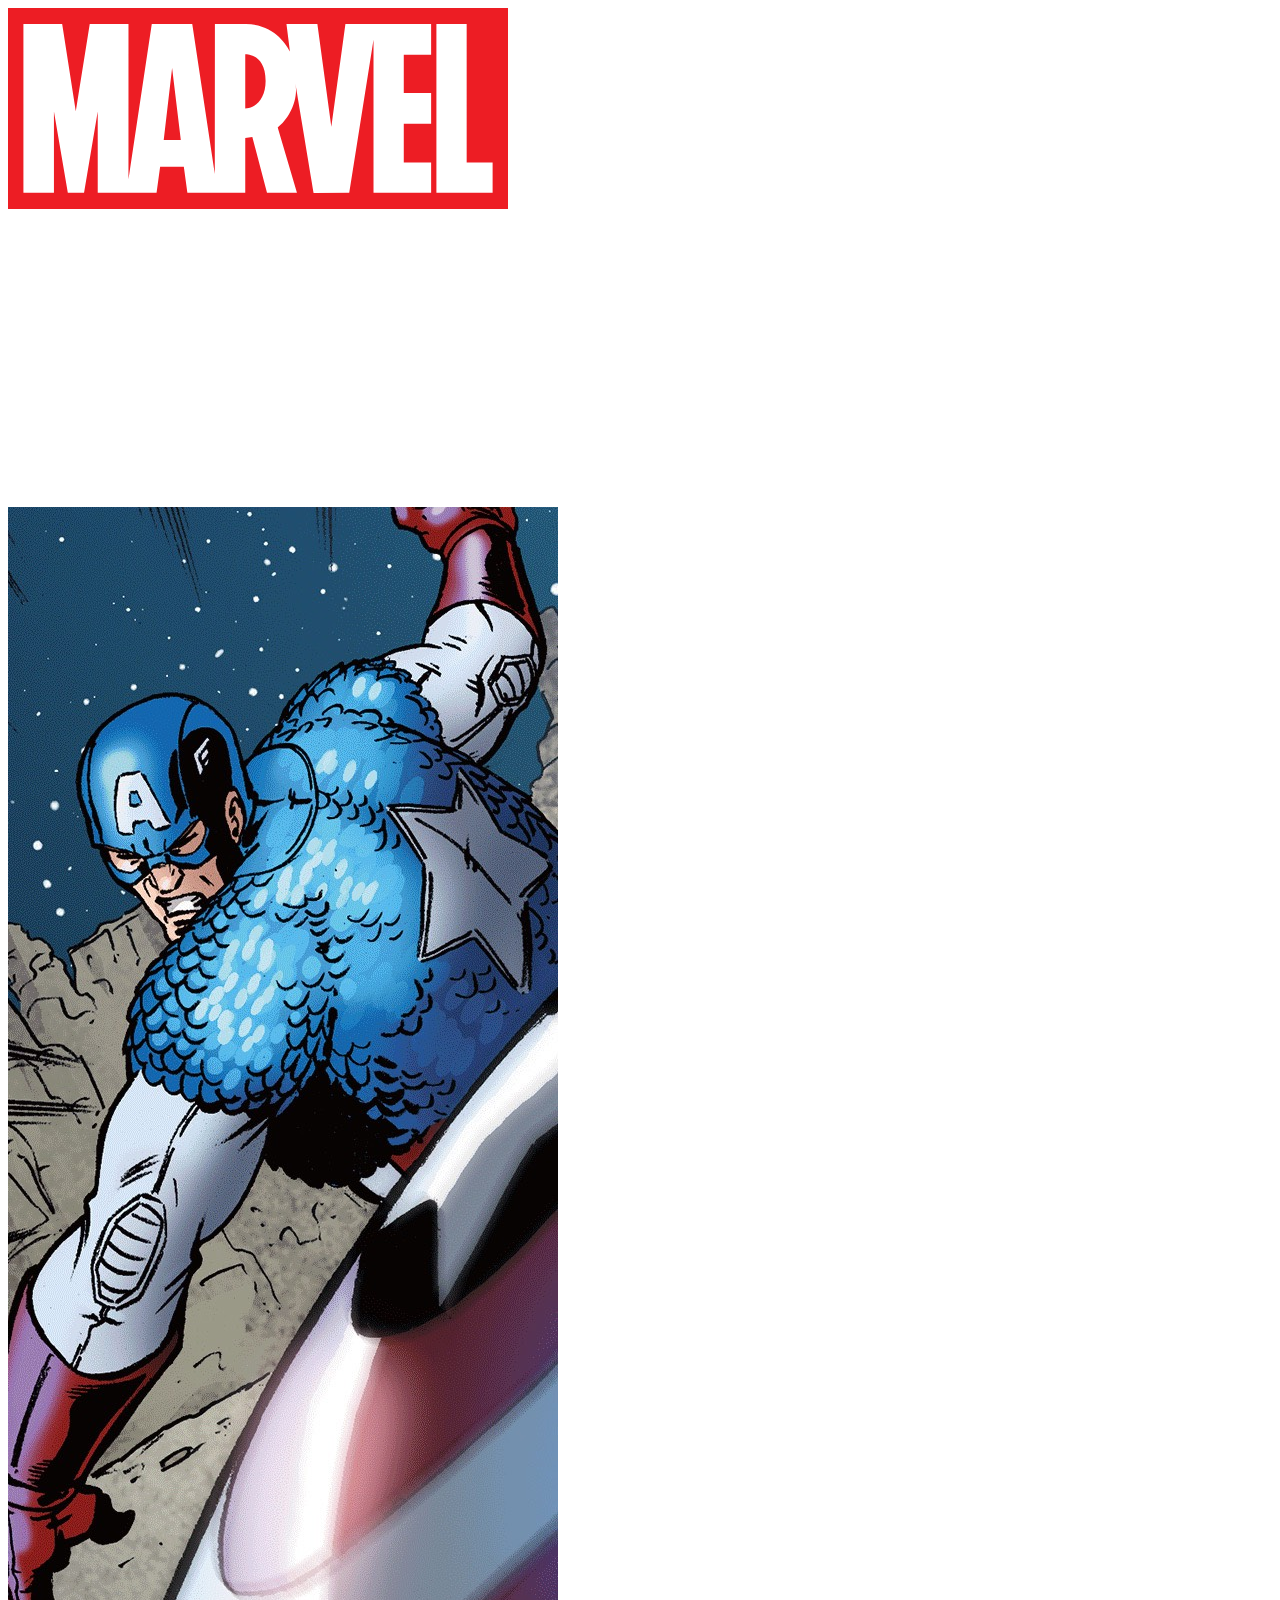
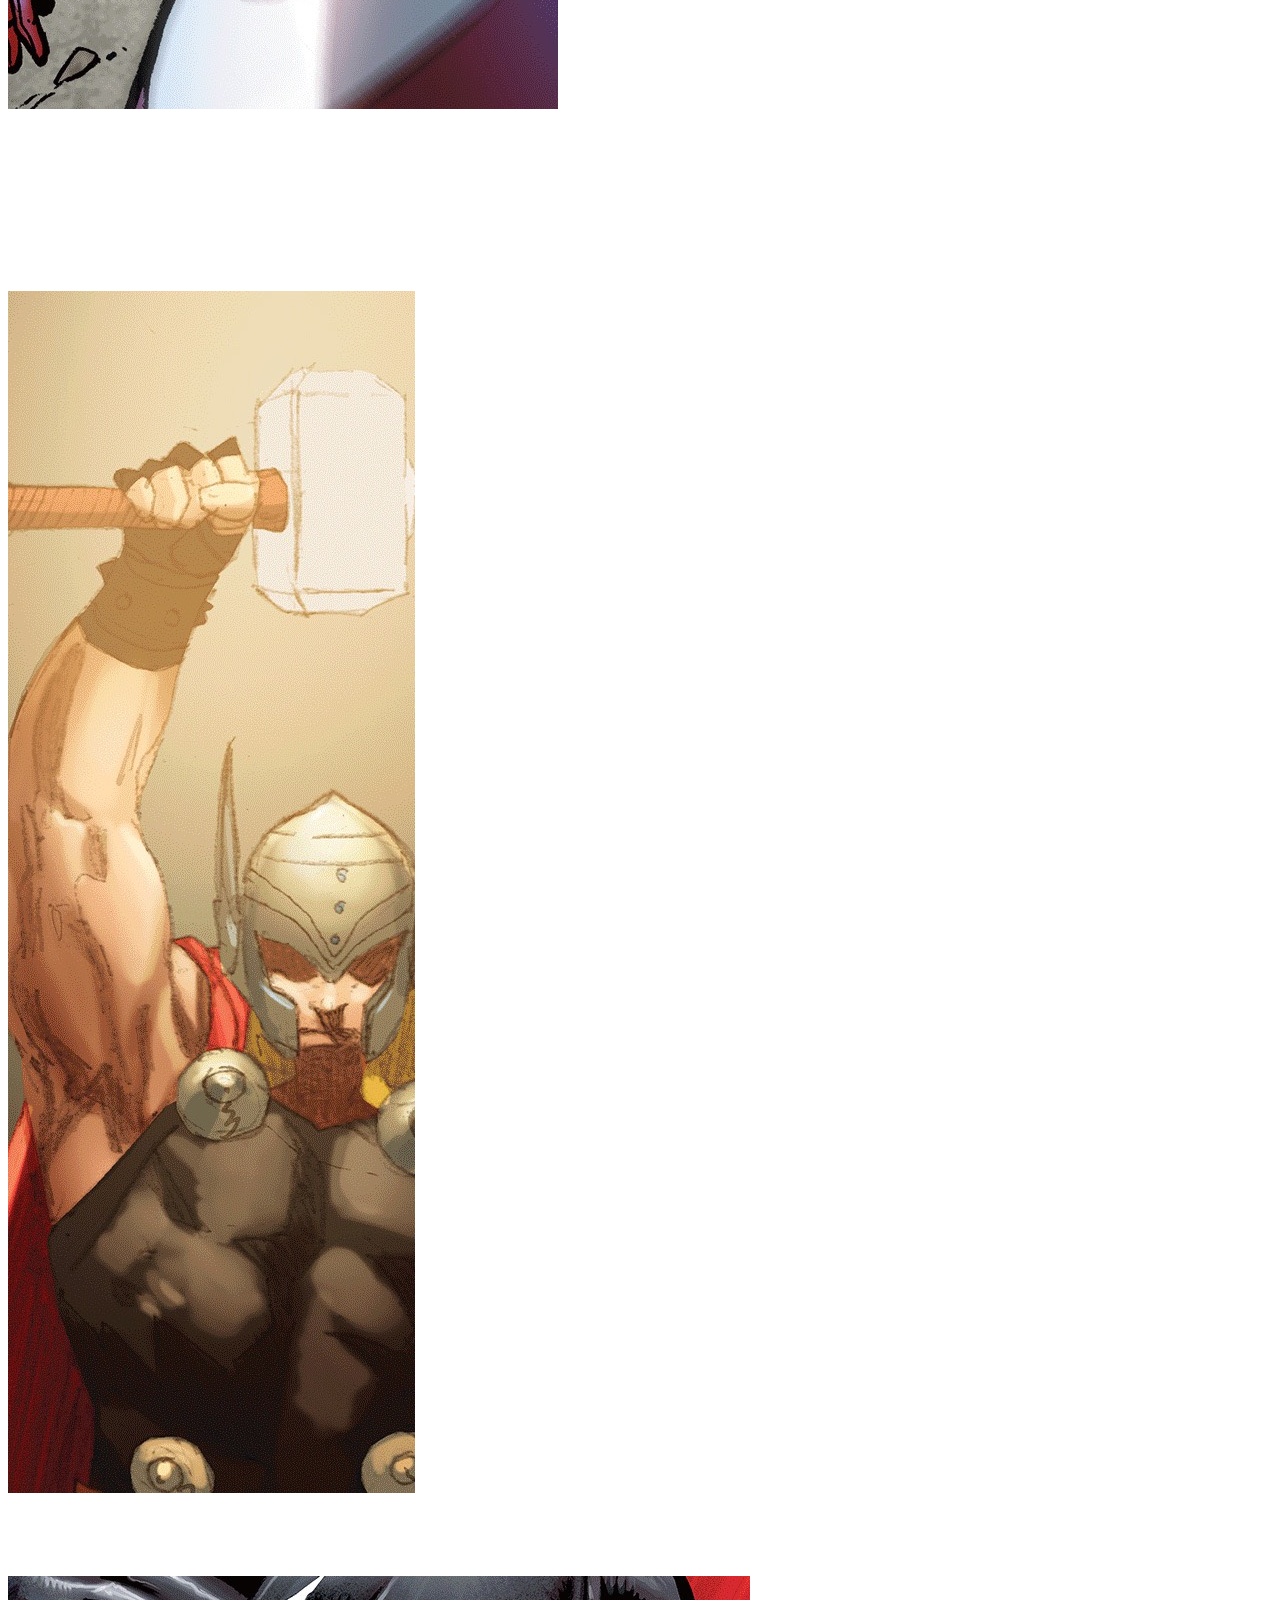
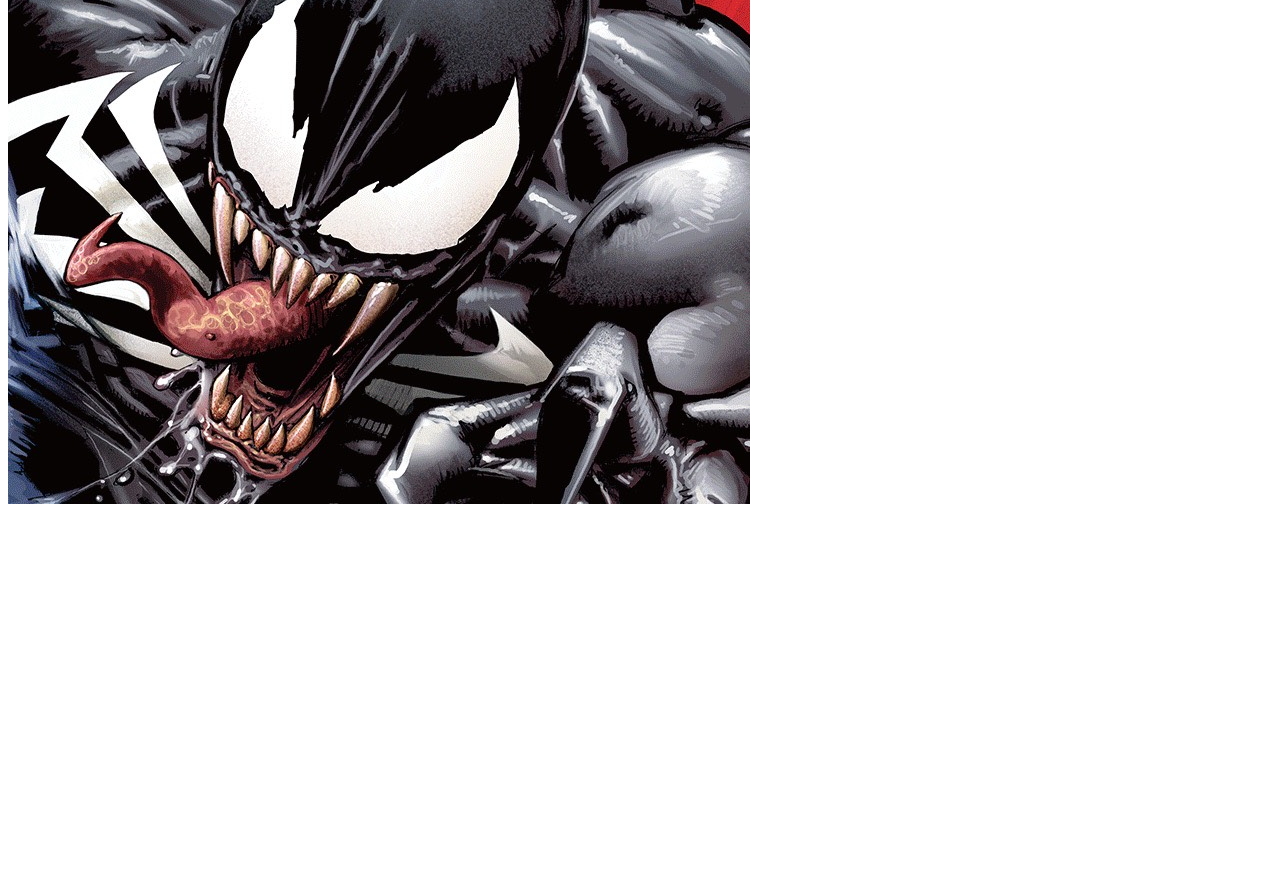
==== index.html @ 8faf3b8d "estructura del poster" ====
<!DOCTYPE html>
<html lang="en">

<head>
    <meta charset="UTF-8">
    <meta name="viewport" content="width=device-width, initial-scale=1.0">
    <meta http-equiv="X-UA-Compatible" content="ie=edge">
    <title>Poster Marvel comics</title>
</head>

<body>
    <div class="div-block"><img src="img/logoMarvel.svg" width="500" alt="" /></div>
    <div class="w-layout-grid grid-2">
        <div id="w-node-c6179daeb4fc-bd2ecec5" class="figure"><img src="img/ironMan.jpg" srcset="1153w" sizes="97vw"
                alt="" class="hero-img" />
            <div data-w-id="2ebd04ca-725d-4e77-d51e-b29b0d8245ee" style="opacity:0" class="name-overlay">
                <div class="hero-name">
                    <h1>Iron Man</h1>
                </div>
            </div>
        </div>
        <div id="w-node-8d006648ba95-bd2ecec5" class="figure clip-2"><img src="img/blackPanther.jpg" srcset="1149w"
                sizes="97vw" alt="" class="hero-img clip-2-img" />
            <div data-w-id="819a9b68-76be-e807-e0b2-e7eaf11db08e" style="opacity:0" class="name-overlay">
                <div class="hero-name">
                    <h1>Black Panther</h1>
                </div>
            </div>
        </div>
        <div id="w-node-800ca3d8d9ef-bd2ecec5" class="figure clip-1"><img src="img/msMarvel.jpg" srcset="1152w"
                sizes="97vw" alt="" class="hero-img clip-1-img" />
            <div data-w-id="ea96f81a-a3c5-4935-a5f8-879141f4250e" style="opacity:0" class="name-overlay">
                <div class="hero-name miss">
                    <h1>Ms. Marvel</h1>
                </div>
            </div>
        </div>
        <div id="w-node-5c3dc7b28cf3-bd2ecec5" class="figure clip-4"><img src="img/capAmerica.jpg" alt=""
                class="hero-img clip-4-img" />
            <div data-w-id="3e50736a-2f19-45e3-d918-3e219aa1aaf9" style="opacity:0" class="name-overlay">
                <div class="hero-name">
                    <h1>Cpt. America</h1>
                </div>
            </div>
        </div>
        <div id="w-node-67c0d694b3c3-bd2ecec5" class="figure"><img src="img/blackWidow.jpg" srcset="744w" sizes="97vw"
                alt="" class="hero-img" />
            <div data-w-id="d2a276d4-150a-ae85-cf08-28cbf3bc5fdb" style="opacity:0" class="name-overlay">
                <div class="hero-name">
                    <h1>Black Widow</h1>
                </div>
            </div>
        </div>
        <div id="w-node-ab16cd06e6ed-bd2ecec5" class="figure clip-3"><img src="img/thor.jpg" alt=""
                class="hero-img clip-3-img" />
            <div data-w-id="a11afd23-de0b-803d-e1af-262b376ebdde" style="opacity:0" class="name-overlay">
                <div class="hero-name">
                    <h1>Thor</h1>
                </div>
            </div>
        </div>
        <div id="w-node-7ed09eb10965-bd2ecec5" class="figure"><img src="img/venom.jpg" alt="" class="hero-img" />
            <div data-w-id="7edde049-d235-83bc-481f-56abeec27716" style="opacity:0" class="name-overlay">
                <div class="hero-name">
                    <h1>Venom</h1>
                </div>
            </div>
        </div>
        <div id="w-node-09c1e7c2eee5-bd2ecec5" class="figure"><img src="img/starLord.jpg"
                srcset="https://uploads-ssl.webflow.com/5bc34de6898dce0baebd99bc/5bc39433898dce8e19bdcc57_2-p-500.jpeg 500w, https://uploads-ssl.webflow.com/5bc34de6898dce0baebd99bc/5bc39433898dce8e19bdcc57_2.jpg 742w"
                sizes="97vw" alt="" class="hero-img" />
            <div data-w-id="dc8c41a4-ef4e-7ff0-0244-ac558c9f5a35" style="opacity:0" class="name-overlay">
                <div class="hero-name">
                    <h1>Starlord</h1>
                </div>
            </div>
        </div>
        <div id="w-node-6fc43df68bca-bd2ecec5" class="figure"><img src="img/spiderMan.jpg" srcset="500w,  800w, 1154w"
                sizes="97vw" alt="" class="hero-img" />
            <div data-w-id="f5c73736-01c0-0022-4e1d-01da83a95726" style="opacity:0" class="name-overlay">
                <div class="hero-name">
                    <h1>Spider-Man</h1>
                </div>
            </div>
        </div>
        <div id="w-node-6455ef2cc177-bd2ecec5" class="figure"><img src="img/thanos.jpg"
                srcset="500w, 800w, 1080w,  1154w" sizes="97vw" alt="" class="hero-img" />
            <div data-w-id="9753e1d3-2cba-981b-8e74-e6b3121c0279" style="opacity:0" class="name-overlay">
                <div class="hero-name">
                    <h1>Thanos</h1>
                </div>
            </div>
        </div>
    </div>
</body>
</html>
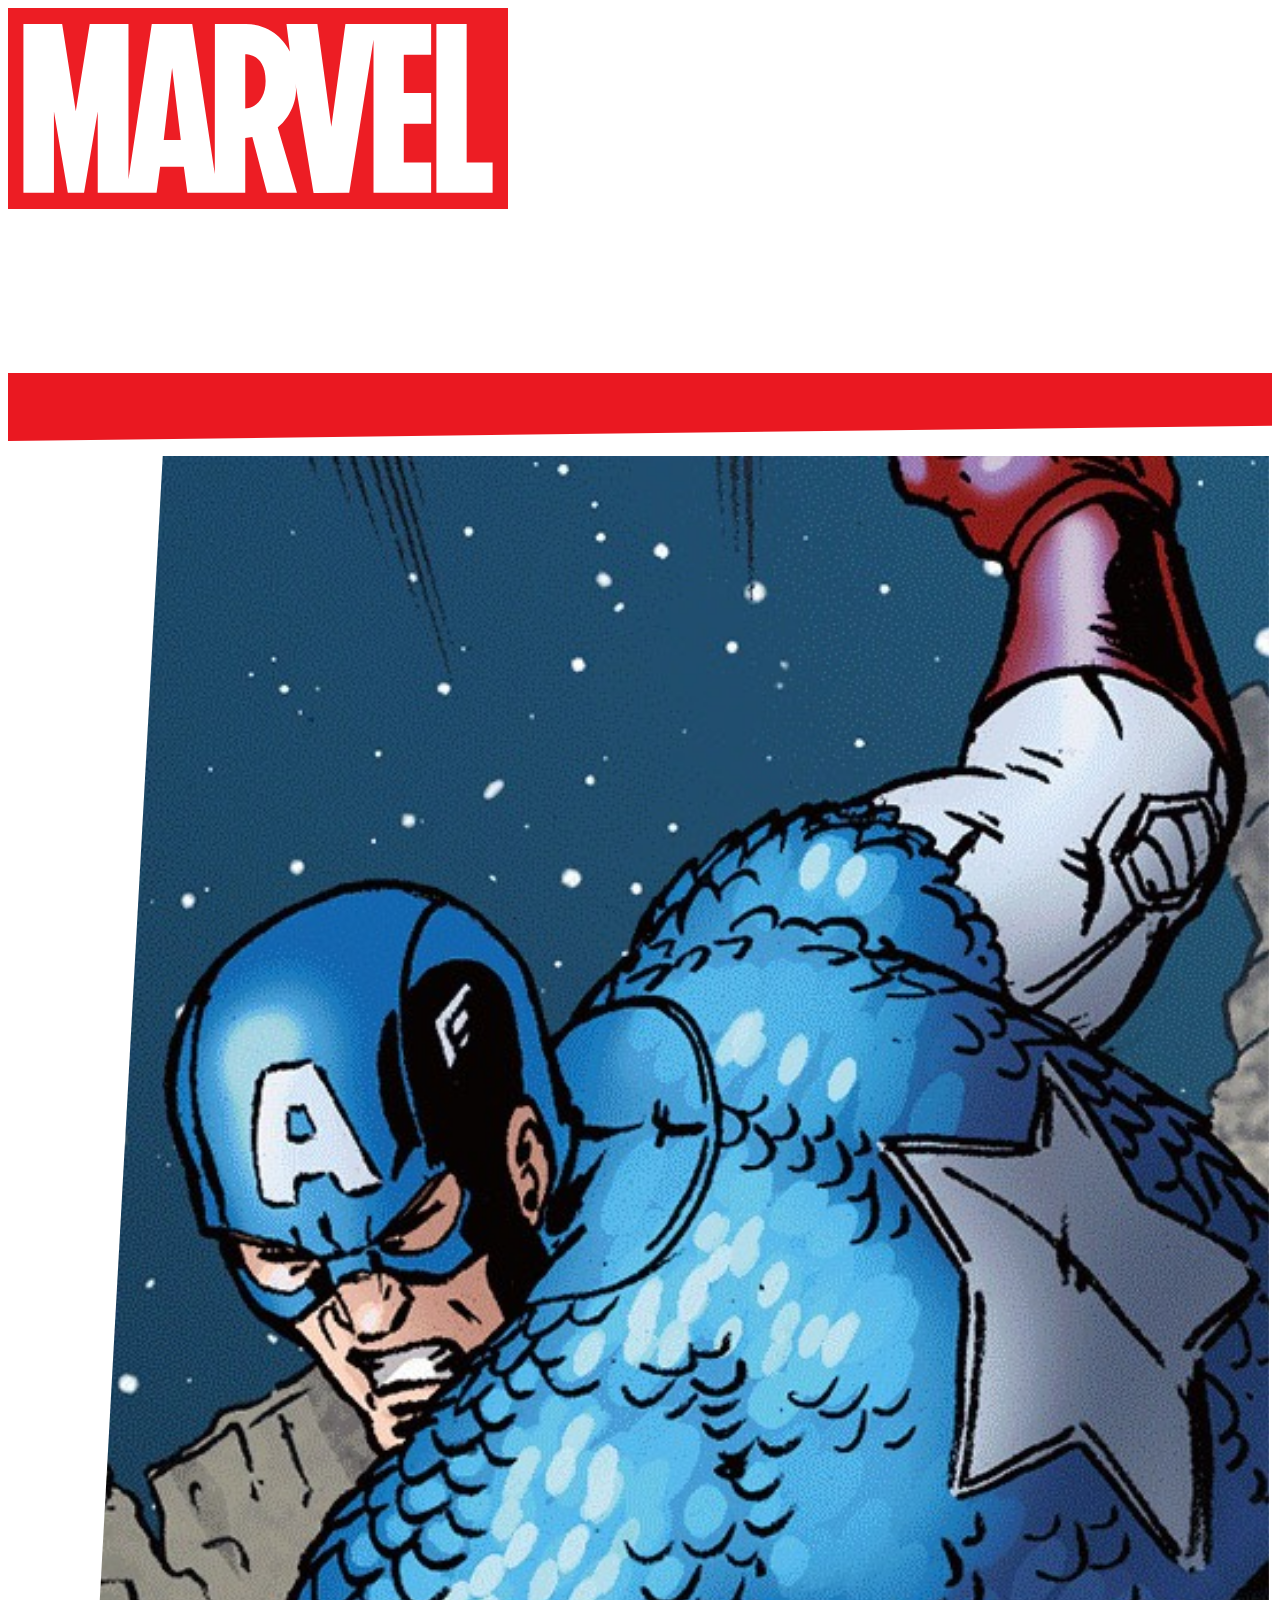
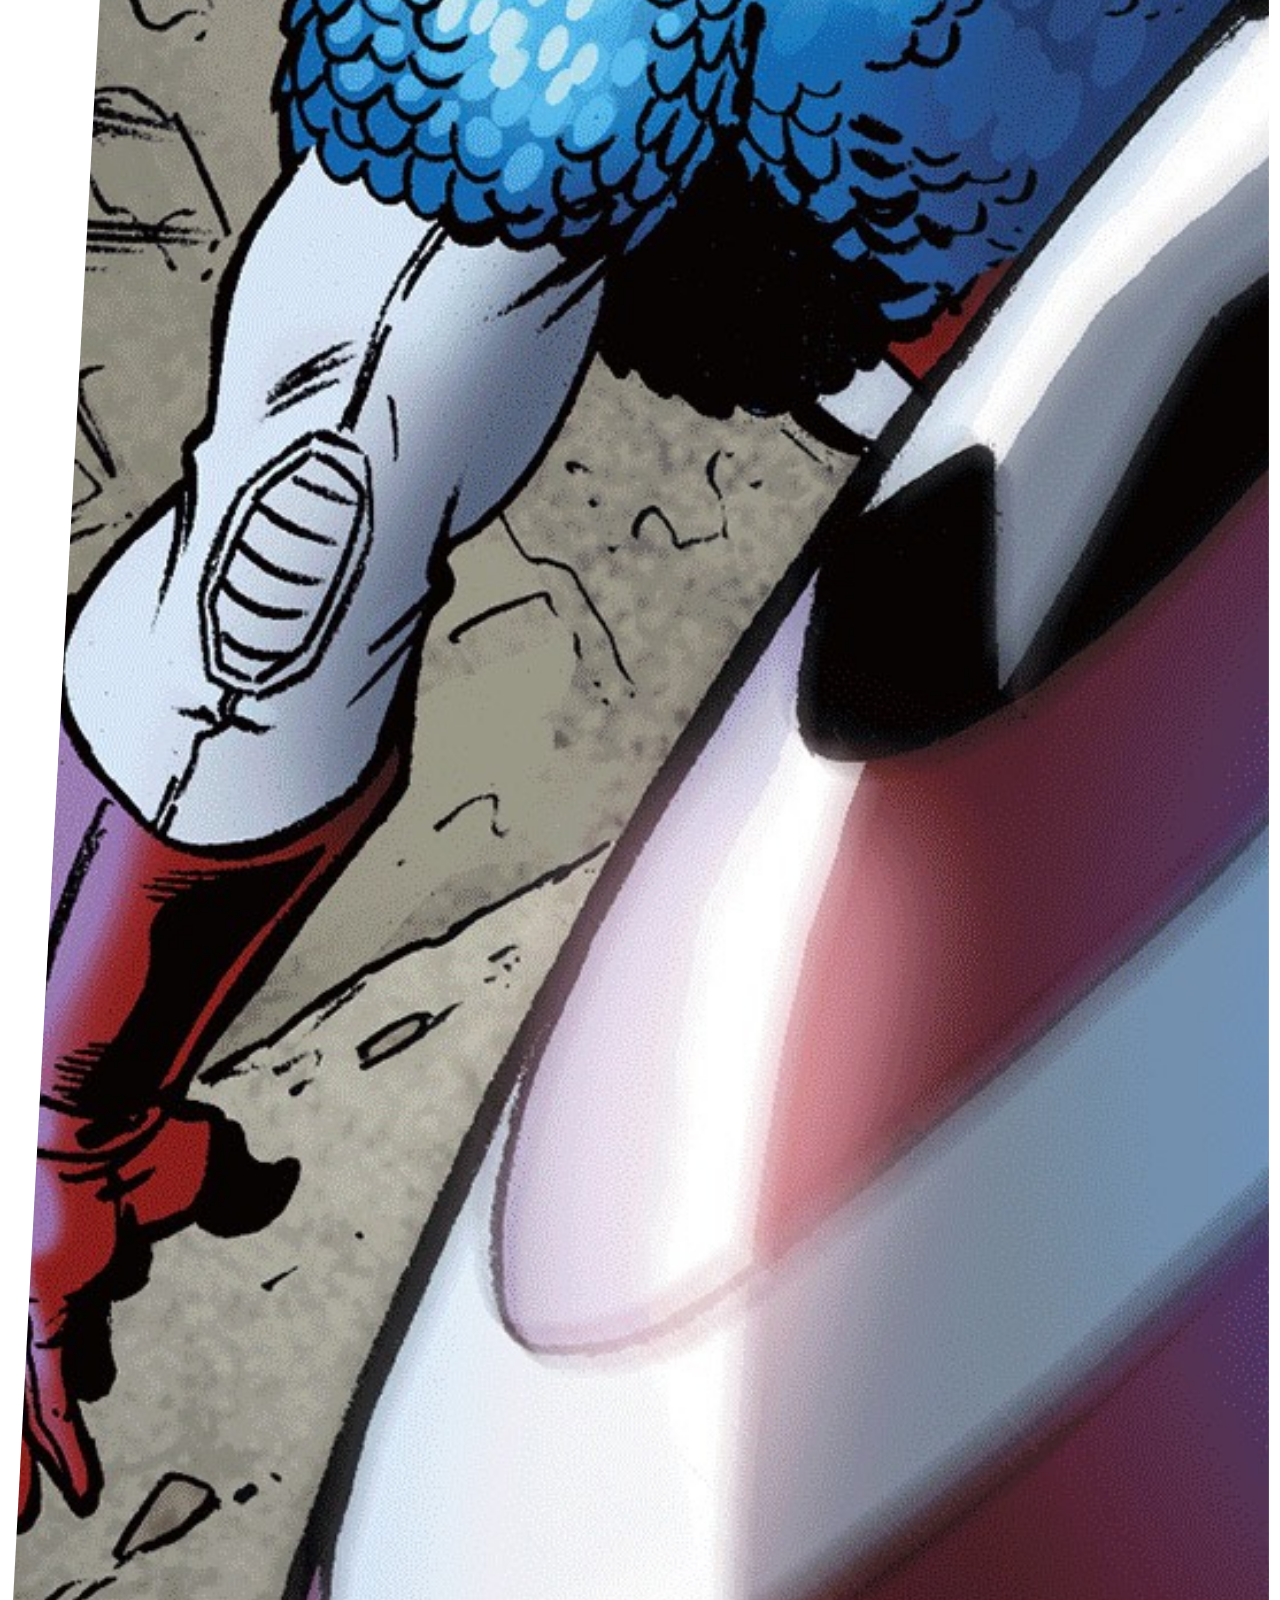
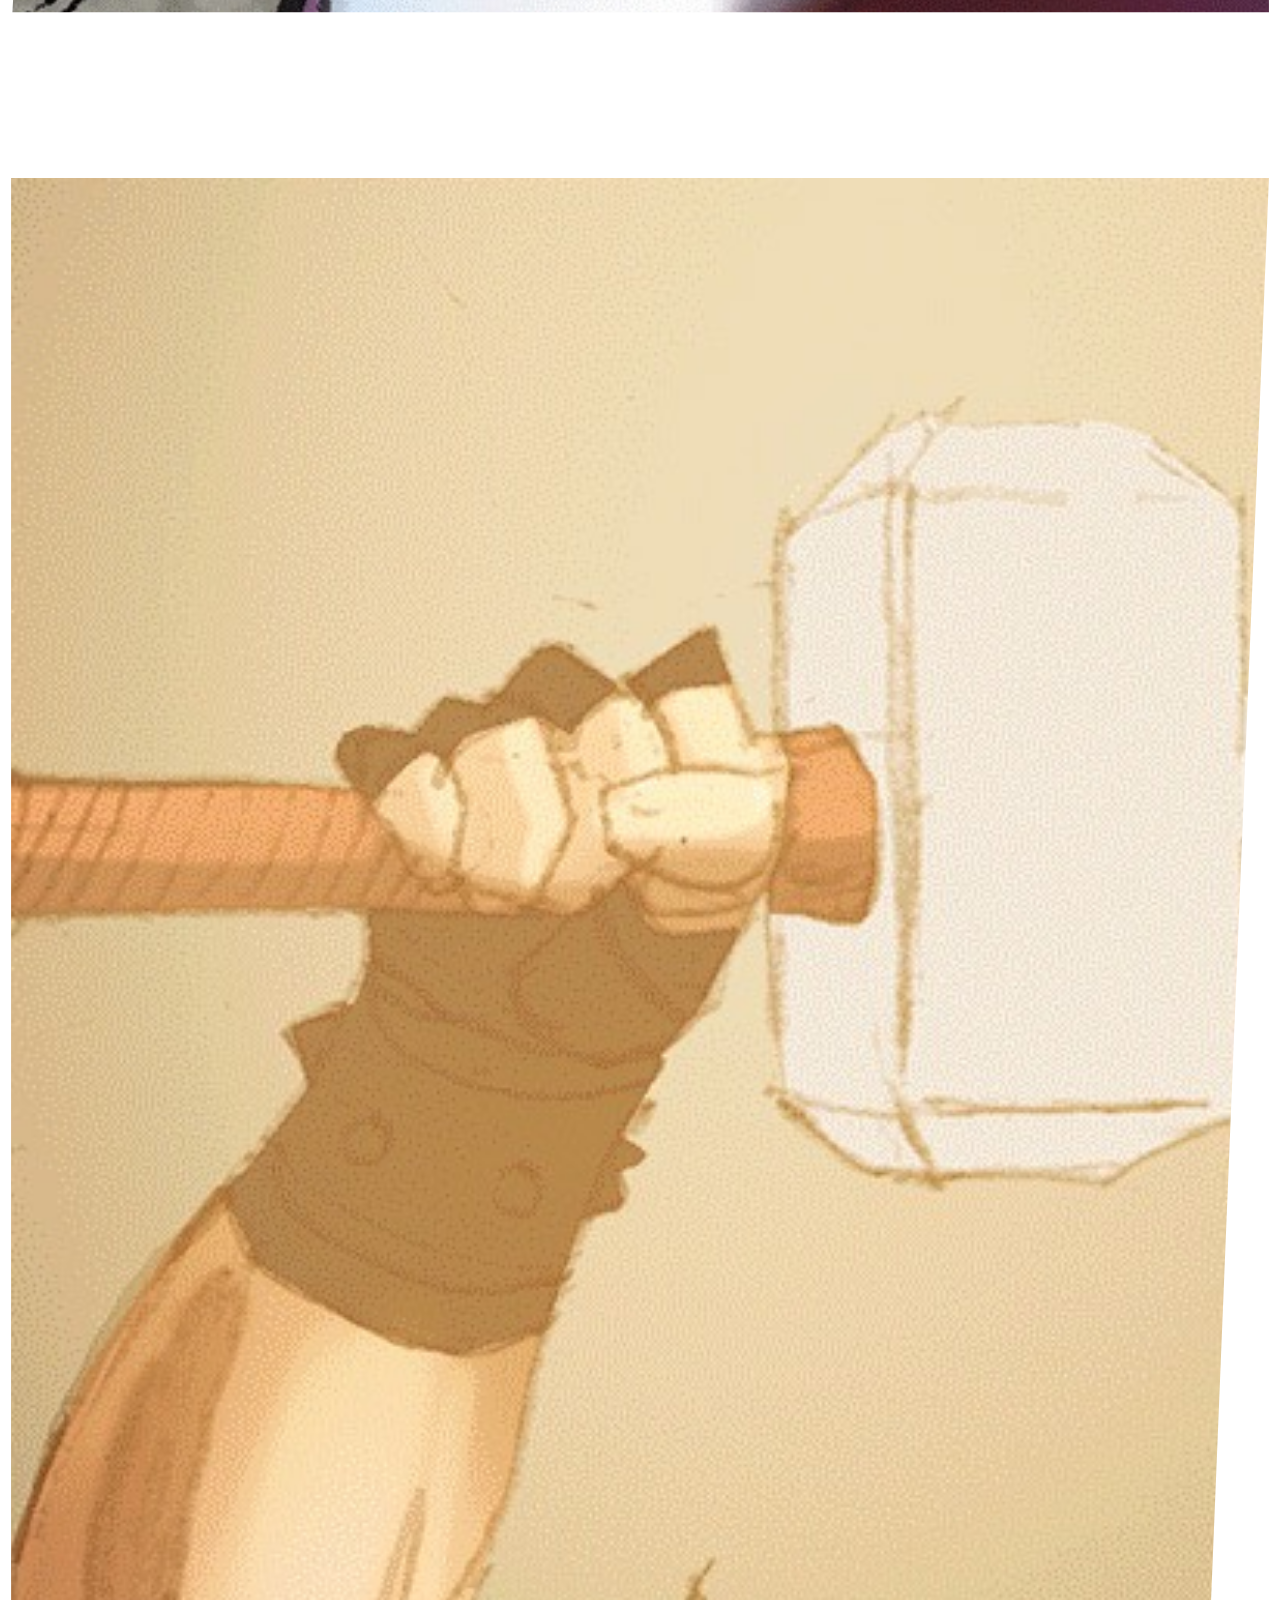
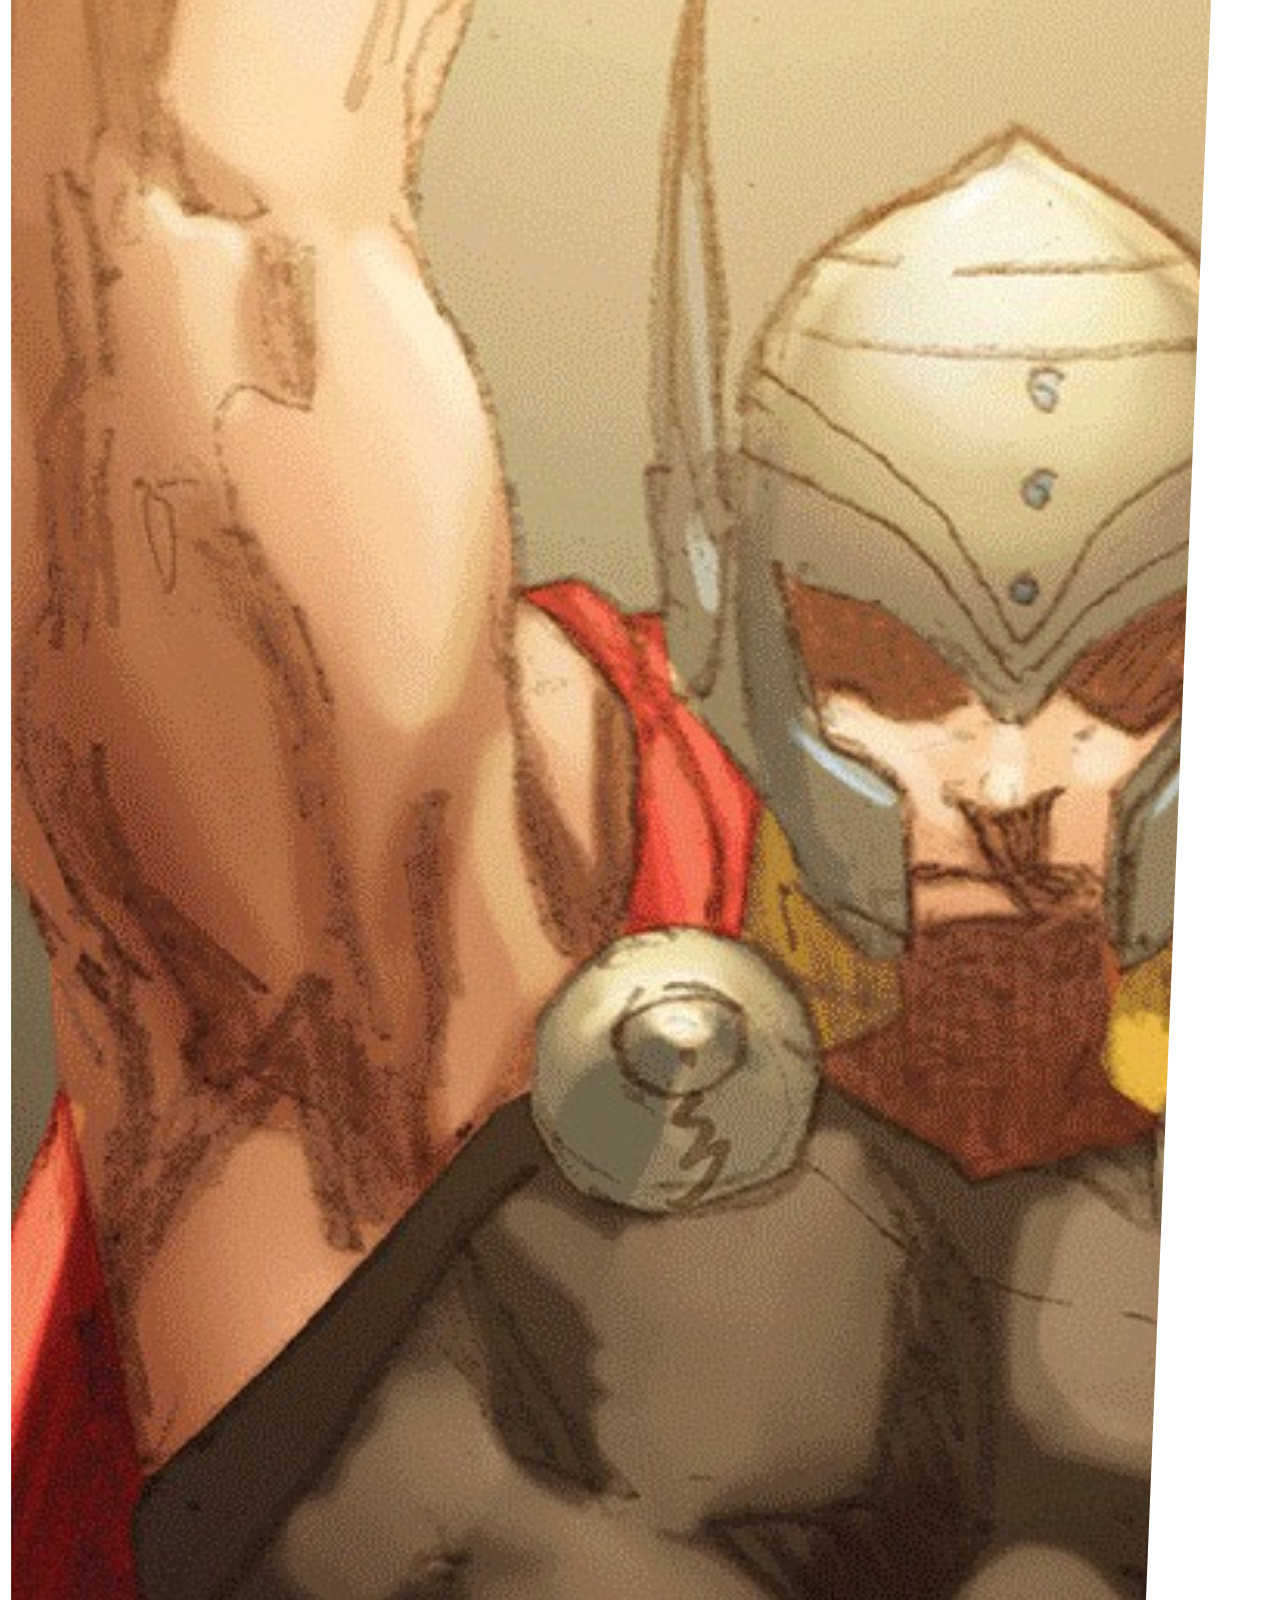
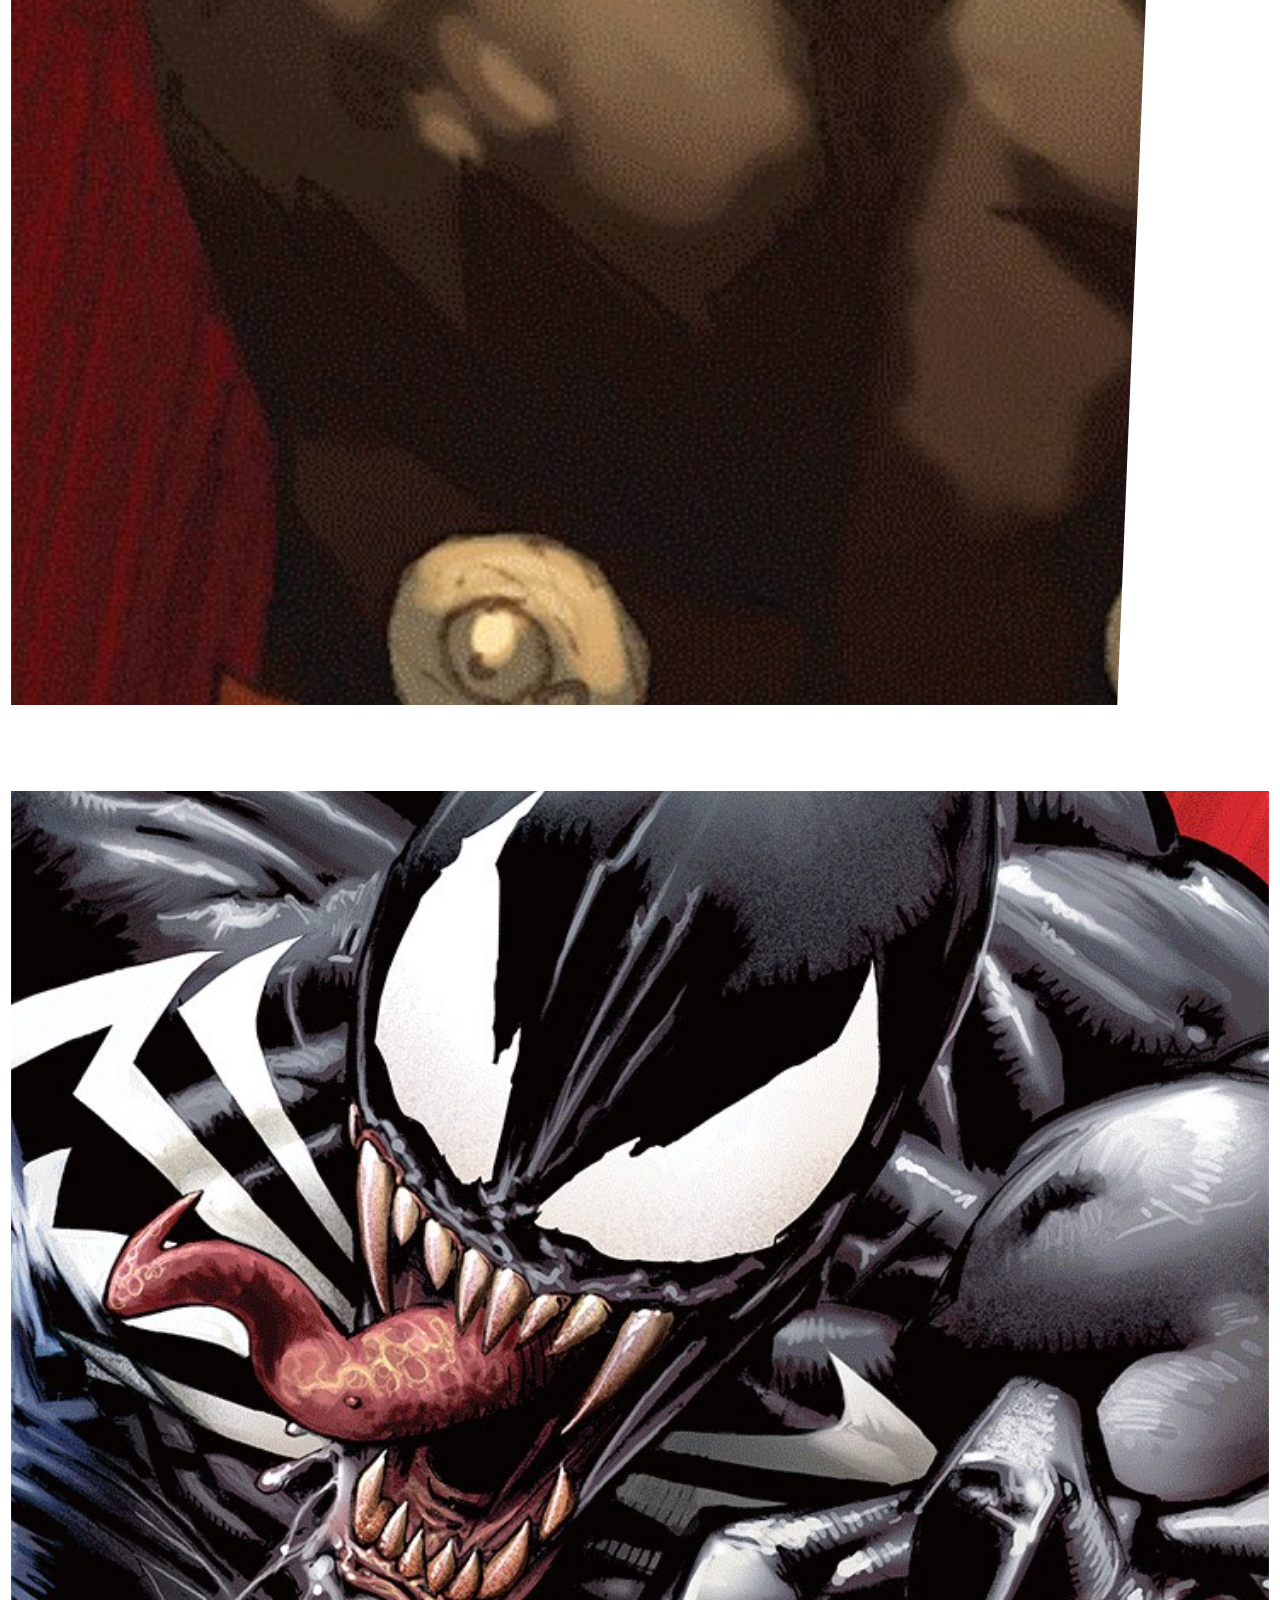
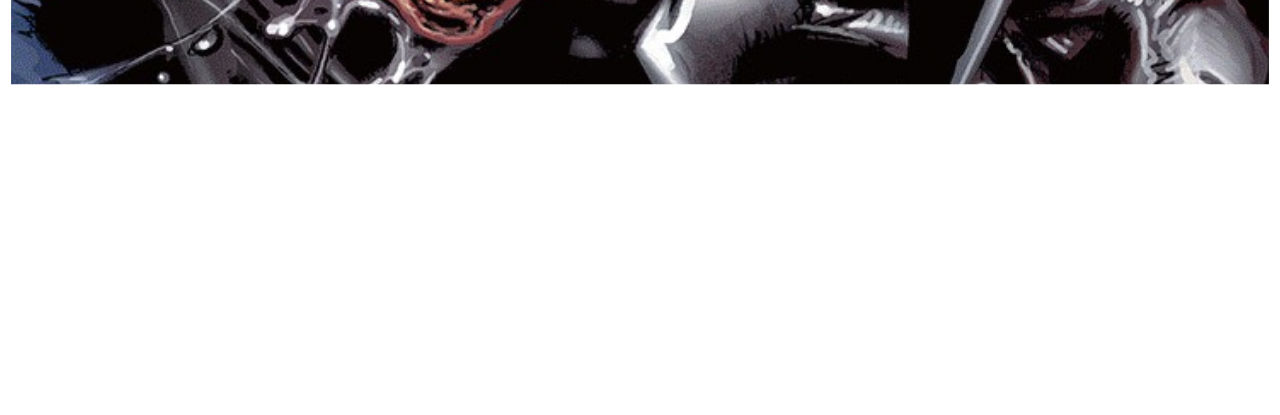
==== commit 56aabec3: "agregando estilos al poster" ====
--- a/index.html
+++ b/index.html
@@ -5,6 +5,7 @@
     <meta charset="UTF-8">
     <meta name="viewport" content="width=device-width, initial-scale=1.0">
     <meta http-equiv="X-UA-Compatible" content="ie=edge">
+    <link rel="stylesheet" href="css/style.css">
     <title>Poster Marvel comics</title>
 </head>
 
--- a/css/style.css
+++ b/css/style.css
@@ -0,0 +1,152 @@
+/*
+variables generales
+*/
+:root{
+    --main-color: #ED1C24;
+    --border-width: .24vw;
+    --gutter: 2vw;
+}
+.figure{
+    display: flex;
+    flex-direction: column;
+}
+/*
+style for heros
+*/
+.hero-img{
+    object-fit: cover;
+    clip-path: 
+        polygon(
+            var(--border-width) var(--border-width),
+            calc(100% - var(--border-width)) var(--border-width),
+            calc(100% - var(--border-width)) calc(100% - var(--border-width)),
+            var(--border-width) calc(100% - var(--border-width))
+        );
+        clip-path: 
+            polygon(
+                var(--border-width) var(--border-width),
+                calc(100% - var(--border-width)) var(--border-width),
+                calc(100% - var(--border-width)) calc(100% - var(--border-width)),
+                var(--border-width) calc(100% - var(--border-width))
+            );
+        flex-grow: 1;
+}
+/* 
+Ms. Marvel wrap clip 
+*/
+.clip-1 { 
+    -webkit-clip-path: polygon(0 0, 100% 0, 100% 66%, 0% 85%);
+    clip-path: polygon(0 0, 100% 0, 100% 66%, 0% 85%);
+    background:#ea1821;
+}
+/* 
+Ms. Marvel image clip
+*/
+.clip-1-img {
+  -webkit-clip-path:
+    polygon(
+      var(--border-width) var(--border-width),
+      calc(100% - var(--border-width)) var(--border-width),
+      calc(100% - var(--border-width)) calc(66% - var(--border-width)),
+      var(--border-width) calc(85% - var(--border-width))
+    );
+          clip-path:
+    polygon(
+      var(--border-width) var(--border-width),
+      calc(100% - var(--border-width)) var(--border-width),
+      calc(100% - var(--border-width)) calc(66% - var(--border-width)),
+      var(--border-width) calc(85% - var(--border-width))
+    );
+	}
+  /* 
+  Black Panther wrap clip 
+  */
+  .clip-2 { 
+  	-webkit-clip-path: polygon(0 22%, 100% 4px, 100% 100%, 0% 100%);
+          clip-path: polygon(0 22%, 100% 4px, 100% 100%, 0% 100%);
+  }
+  /* 
+  Black Panther image clip 
+  */
+  .clip-2-img { 
+  	  -webkit-clip-path:
+    polygon(
+      var(--border-width) calc(22% + var(--border-width)),
+      calc(100% - var(--border-width)) 7px,
+      calc(100% - var(--border-width)) calc(100% - var(--border-width)),
+      var(--border-width) calc(100% - var(--border-width))
+    );
+          clip-path:
+    polygon(
+      var(--border-width) calc(22% + var(--border-width)),
+      calc(100% - var(--border-width)) 7px,
+      calc(100% - var(--border-width)) calc(100% - var(--border-width)),
+      var(--border-width) calc(100% - var(--border-width))
+    );
+  }
+  /* 
+  Thor wrap clip 
+  */
+  .clip-3 { 
+  -webkit-clip-path: polygon(0 0,100% 0,88% 100%,0% 100%);
+          clip-path: polygon(0 0,100% 0,88% 100%,0% 100%);
+  }
+  /* 
+  Thor image clip 
+  */
+  .clip-3-img { 
+  -webkit-clip-path:
+    polygon(
+      var(--border-width) var(--border-width),
+      calc(100% - var(--border-width)) var(--border-width),
+      calc(88% - var(--border-width)) calc(100% - var(--border-width)),
+      var(--border-width) calc(100% - var(--border-width))
+    );
+          clip-path:
+    polygon(
+      var(--border-width) var(--border-width),
+      calc(100% - var(--border-width)) var(--border-width),
+      calc(88% - var(--border-width)) calc(100% - var(--border-width)),
+      var(--border-width) calc(100% - var(--border-width))
+    );
+  }
+  /* 
+  Cpt. America wrap clip 
+  */
+  .clip-4{
+  	-webkit-clip-path: polygon(12% 0, 100% 0, 100% 100%, 0% 100%);
+          clip-path: polygon(12% 0, 100% 0, 100% 100%, 0% 100%);
+  }
+  /* 
+  Cpt. America image clip 
+  */
+  .clip-4-img{ 
+  	-webkit-clip-path:
+    polygon(
+      calc(12% + var(--border-width)) var(--border-width),
+      calc(100% - var(--border-width)) var(--border-width),
+      calc(100% - var(--border-width)) calc(100% - var(--border-width)),
+      var(--border-width) calc(100% - var(--border-width))
+    );
+          clip-path:
+    polygon(
+      calc(12% + var(--border-width)) var(--border-width),
+      calc(100% - var(--border-width)) var(--border-width),
+      calc(100% - var(--border-width)) calc(100% - var(--border-width)),
+      var(--border-width) calc(100% - var(--border-width))
+    );
+  }
+/* 
+This takes care of proper drawing of borders of clipped images 
+*/
+.img{ 
+  object-fit: cover;
+  transition: .2s;
+  clip-path:
+    polygon(
+      var(--border-width) var(--border-width),
+      calc(100% - var(--border-width)) var(--border-width),
+      calc(100% - var(--border-width)) calc(100% - var(--border-width)),
+      var(--border-width) calc(100% - var(--border-width))
+    );
+}
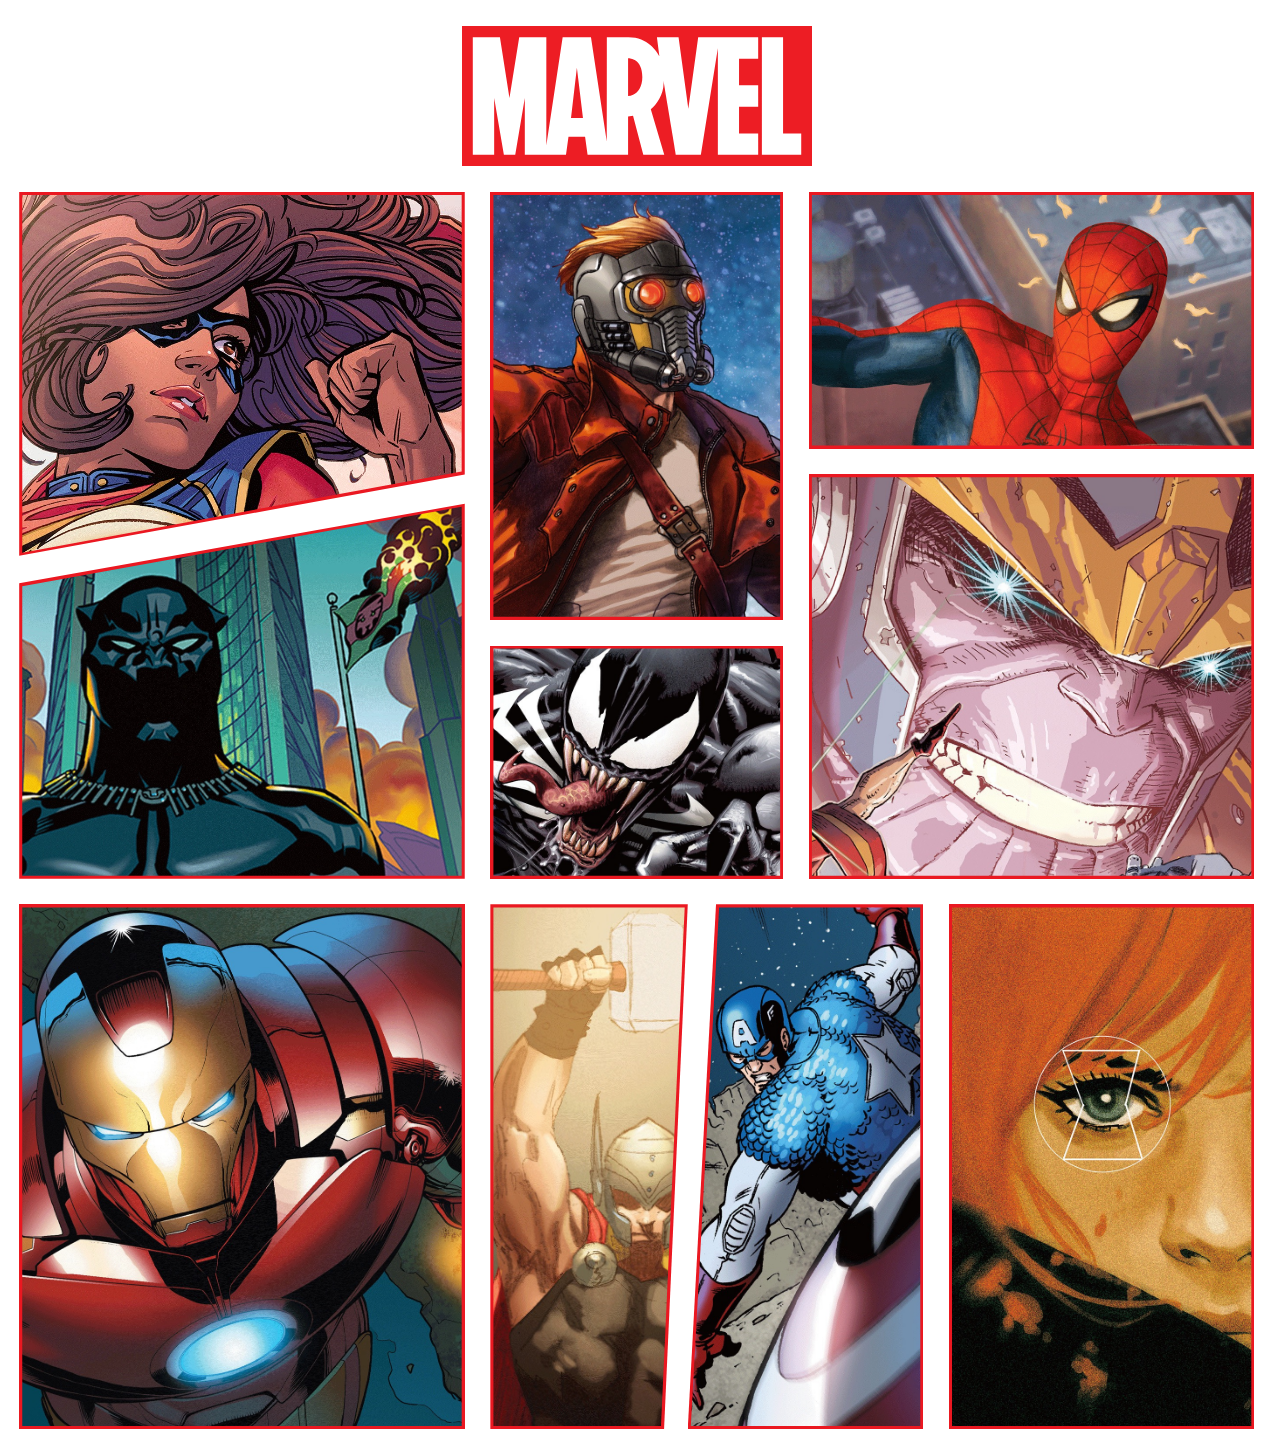
==== commit 7b389b62: "agregando libreria js y css" ====
--- a/index.html
+++ b/index.html
@@ -5,6 +5,7 @@
     <meta charset="UTF-8">
     <meta name="viewport" content="width=device-width, initial-scale=1.0">
     <meta http-equiv="X-UA-Compatible" content="ie=edge">
+    <link rel="stylesheet" href="css/normalize.css">
     <link rel="stylesheet" href="css/style.css">
     <title>Poster Marvel comics</title>
 </head>
@@ -12,24 +13,24 @@
 <body>
     <div class="div-block"><img src="img/logoMarvel.svg" width="500" alt="" /></div>
     <div class="w-layout-grid grid-2">
-        <div id="w-node-c6179daeb4fc-bd2ecec5" class="figure"><img src="img/ironMan.jpg" srcset="1153w" sizes="97vw"
-                alt="" class="hero-img" />
+        <div id="w-node-c6179daeb4fc-bd2ecec5" class="figure"><img src="img/ironMan.jpg" sizes="97vw" alt=""
+                class="hero-img" />
             <div data-w-id="2ebd04ca-725d-4e77-d51e-b29b0d8245ee" style="opacity:0" class="name-overlay">
                 <div class="hero-name">
                     <h1>Iron Man</h1>
                 </div>
             </div>
         </div>
-        <div id="w-node-8d006648ba95-bd2ecec5" class="figure clip-2"><img src="img/blackPanther.jpg" srcset="1149w"
-                sizes="97vw" alt="" class="hero-img clip-2-img" />
+        <div id="w-node-8d006648ba95-bd2ecec5" class="figure clip-2"><img src="img/blackPanther.jpg" sizes="97vw" alt=""
+                class="hero-img clip-2-img" />
             <div data-w-id="819a9b68-76be-e807-e0b2-e7eaf11db08e" style="opacity:0" class="name-overlay">
                 <div class="hero-name">
                     <h1>Black Panther</h1>
                 </div>
             </div>
         </div>
-        <div id="w-node-800ca3d8d9ef-bd2ecec5" class="figure clip-1"><img src="img/msMarvel.jpg" srcset="1152w"
-                sizes="97vw" alt="" class="hero-img clip-1-img" />
+        <div id="w-node-800ca3d8d9ef-bd2ecec5" class="figure clip-1"><img src="img/msMarvel.jpg" sizes="97vw" alt=""
+                class="hero-img clip-1-img" />
             <div data-w-id="ea96f81a-a3c5-4935-a5f8-879141f4250e" style="opacity:0" class="name-overlay">
                 <div class="hero-name miss">
                     <h1>Ms. Marvel</h1>
@@ -44,8 +45,8 @@
                 </div>
             </div>
         </div>
-        <div id="w-node-67c0d694b3c3-bd2ecec5" class="figure"><img src="img/blackWidow.jpg" srcset="744w" sizes="97vw"
-                alt="" class="hero-img" />
+        <div id="w-node-67c0d694b3c3-bd2ecec5" class="figure"><img src="img/blackWidow.jpg" sizes="97vw" alt=""
+                class="hero-img" />
             <div data-w-id="d2a276d4-150a-ae85-cf08-28cbf3bc5fdb" style="opacity:0" class="name-overlay">
                 <div class="hero-name">
                     <h1>Black Widow</h1>
@@ -67,25 +68,24 @@
                 </div>
             </div>
         </div>
-        <div id="w-node-09c1e7c2eee5-bd2ecec5" class="figure"><img src="img/starLord.jpg"
-                srcset="https://uploads-ssl.webflow.com/5bc34de6898dce0baebd99bc/5bc39433898dce8e19bdcc57_2-p-500.jpeg 500w, https://uploads-ssl.webflow.com/5bc34de6898dce0baebd99bc/5bc39433898dce8e19bdcc57_2.jpg 742w"
-                sizes="97vw" alt="" class="hero-img" />
+        <div id="w-node-09c1e7c2eee5-bd2ecec5" class="figure"><img src="img/starLord.jpg" sizes="97vw" alt=""
+                class="hero-img" />
             <div data-w-id="dc8c41a4-ef4e-7ff0-0244-ac558c9f5a35" style="opacity:0" class="name-overlay">
                 <div class="hero-name">
                     <h1>Starlord</h1>
                 </div>
             </div>
         </div>
-        <div id="w-node-6fc43df68bca-bd2ecec5" class="figure"><img src="img/spiderMan.jpg" srcset="500w,  800w, 1154w"
-                sizes="97vw" alt="" class="hero-img" />
+        <div id="w-node-6fc43df68bca-bd2ecec5" class="figure"><img src="img/spiderMan.jpg" sizes="97vw" alt=""
+                class="hero-img" />
             <div data-w-id="f5c73736-01c0-0022-4e1d-01da83a95726" style="opacity:0" class="name-overlay">
                 <div class="hero-name">
                     <h1>Spider-Man</h1>
                 </div>
             </div>
         </div>
-        <div id="w-node-6455ef2cc177-bd2ecec5" class="figure"><img src="img/thanos.jpg"
-                srcset="500w, 800w, 1080w,  1154w" sizes="97vw" alt="" class="hero-img" />
+        <div id="w-node-6455ef2cc177-bd2ecec5" class="figure"><img src="img/thanos.jpg" sizes="97vw" alt=""
+                class="hero-img" />
             <div data-w-id="9753e1d3-2cba-981b-8e74-e6b3121c0279" style="opacity:0" class="name-overlay">
                 <div class="hero-name">
                     <h1>Thanos</h1>
@@ -93,5 +93,13 @@
             </div>
         </div>
     </div>
+
+    <!--Libs and main js-->
+    <script src="js/webfont.js"></script>
+    <script src="js/jquery-3.3.1.min.js"></script>
+    <script
+        type="text/javascript">WebFont.load({ google: { families: ["Oswald:200,300,400,500,600,700", "Roboto:regular,500,700,900"] } });</script>
+    <script src="js/webflow.js"></script>
 </body>
+
 </html>